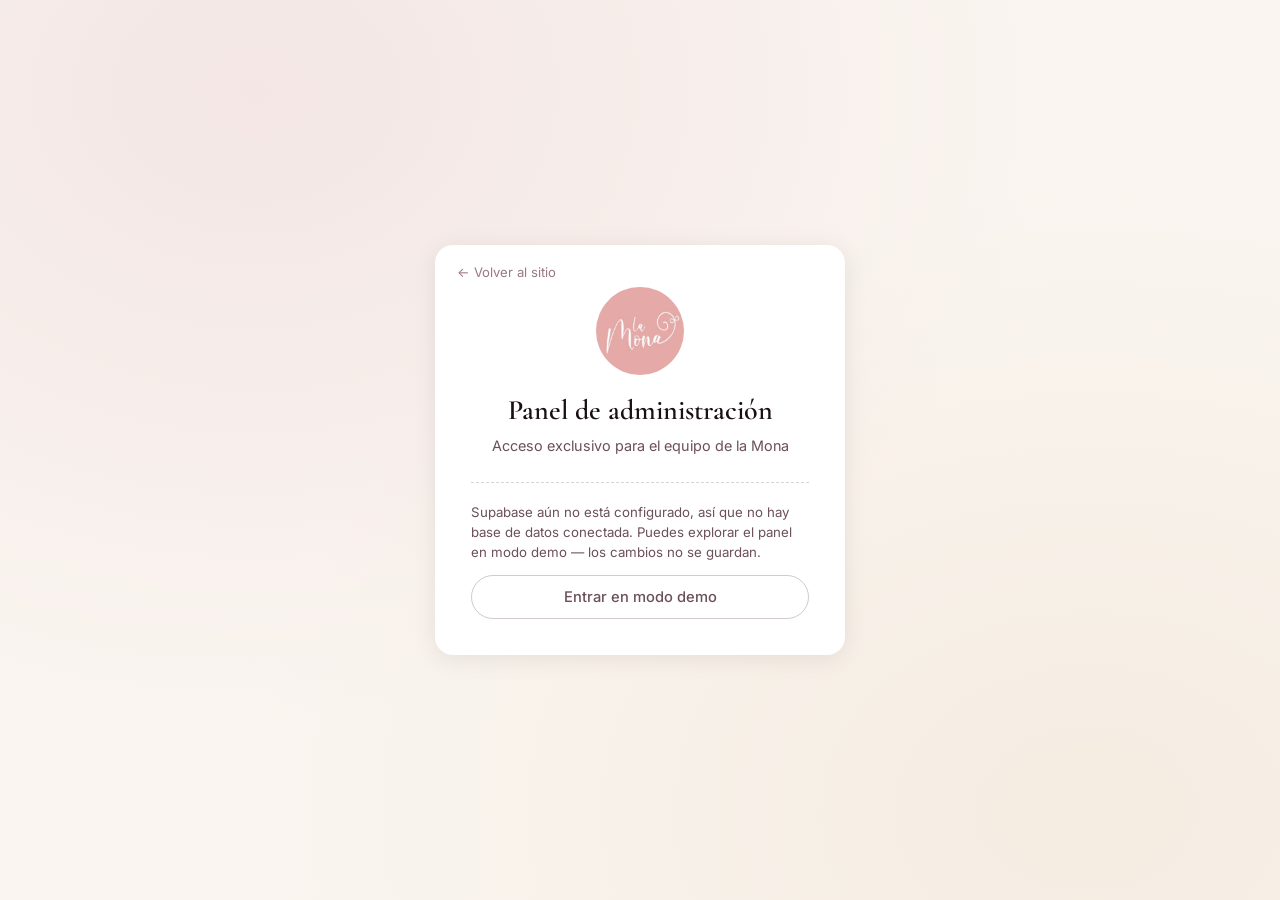
==== admin.html @ 6265c64c "adding platform to view images and data" ====
<!DOCTYPE html>
<html lang="es">
<head>
  <meta charset="UTF-8" />
  <meta name="viewport" content="width=device-width, initial-scale=1.0" />
  <title>Panel Admin — la Mona</title>
  <meta name="robots" content="noindex, nofollow" />
  <link rel="icon" type="image/png" href="assets/img/logo.png" />
  <link rel="preconnect" href="https://fonts.googleapis.com" />
  <link rel="preconnect" href="https://fonts.gstatic.com" crossorigin />
  <link href="https://fonts.googleapis.com/css2?family=Cormorant+Garamond:ital,wght@0,400;0,500;0,600;1,400&family=Inter:wght@400;500;600;700&display=swap" rel="stylesheet" />
  <link rel="stylesheet" href="admin.css" />
</head>
<body>

  <!-- ══════════════════════════════════════════════════
       VISTA LOGIN
  ══════════════════════════════════════════════════ -->
  <div class="login-view" id="login-view">
    <div class="login-card">
      <a href="index.html" class="login-back" aria-label="Volver al sitio">← Volver al sitio</a>
      <img src="assets/img/logo.png" alt="la Mona" class="login-logo" width="88" height="88" />
      <h1 class="login-title">Panel de administración</h1>
      <p class="login-sub">Acceso exclusivo para el equipo de la Mona</p>

      <form id="login-form" novalidate>
        <label class="field">
          <span class="field-label">Correo electrónico</span>
          <input type="email" id="login-email" autocomplete="email" placeholder="tu@correo.com" required />
        </label>
        <label class="field">
          <span class="field-label">Contraseña</span>
          <input type="password" id="login-password" autocomplete="current-password" placeholder="••••••••" required />
        </label>
        <p class="login-error" id="login-error" role="alert" hidden></p>
        <button type="submit" class="btn-primary btn-block" id="login-submit">Ingresar</button>
      </form>

      <!-- Aviso de modo demo (solo si Supabase no está configurado) -->
      <div class="login-demo" id="login-demo" hidden>
        <p>Supabase aún no está configurado, así que no hay base de datos conectada.
           Puedes explorar el panel en modo demo — los cambios no se guardan.</p>
        <button type="button" class="btn-ghost btn-block" id="demo-btn">Entrar en modo demo</button>
      </div>
    </div>
  </div>

  <!-- ══════════════════════════════════════════════════
       VISTA ADMIN
  ══════════════════════════════════════════════════ -->
  <div class="admin-view" id="admin-view" hidden>

    <!-- Topbar -->
    <header class="topbar">
      <div class="topbar-brand">
        <img src="assets/img/logo.png" alt="" width="42" height="42" />
        <div>
          <strong>la Mona</strong>
          <span>Panel de productos</span>
        </div>
      </div>
      <div class="topbar-actions">
        <button type="button" class="btn-save-all" id="save-all-btn" hidden>
          Guardar cambios <span class="save-all-badge" id="save-all-badge">0</span>
        </button>
        <span class="topbar-user" id="topbar-user"></span>
        <a href="index.html" class="btn-ghost btn-sm">Ver sitio</a>
        <button type="button" class="btn-ghost btn-sm" id="logout-btn">Salir</button>
      </div>
    </header>

    <!-- Banner modo demo -->
    <div class="demo-banner" id="demo-banner" hidden>
      Modo demo — los cambios <strong>no se guardan</strong>. Configura Supabase siguiendo
      <code>supabase/README-SUPABASE.md</code> para activar el guardado real.
    </div>

    <!-- Banner importar catálogo (tabla vacía) -->
    <div class="import-banner" id="import-banner" hidden>
      <span>La base de datos está vacía. Puedes importar el catálogo actual del sitio.</span>
      <button type="button" class="btn-primary btn-sm" id="import-btn">Importar catálogo inicial (69 piezas)</button>
    </div>

    <!-- Toolbar -->
    <div class="toolbar">
      <div class="toolbar-search">
        <svg width="17" height="17" viewBox="0 0 24 24" fill="none" stroke="currentColor" stroke-width="2" stroke-linecap="round" aria-hidden="true"><circle cx="11" cy="11" r="8"/><line x1="21" y1="21" x2="16.65" y2="16.65"/></svg>
        <input type="search" id="search-input" placeholder="Buscar por nombre o descripción…" />
      </div>
      <div class="toolbar-filters" id="cat-filters" role="tablist"></div>
      <div class="toolbar-right">
        <span class="product-count" id="product-count"></span>
        <button type="button" class="btn-primary" id="new-product-btn">＋ Nuevo producto</button>
      </div>
    </div>

    <!-- Grid de productos -->
    <main class="grid" id="product-grid" aria-live="polite"></main>
    <p class="grid-empty" id="grid-empty" hidden>No se encontraron productos con ese filtro.</p>
  </div>

  <!-- ══════════════════════════════════════════════════
       EDITOR (drawer lateral)
  ══════════════════════════════════════════════════ -->
  <div class="drawer-overlay" id="drawer-overlay" hidden></div>
  <aside class="drawer" id="drawer" aria-label="Editor de producto" hidden>
    <header class="drawer-head">
      <h2 id="drawer-title">Editar producto</h2>
      <button type="button" class="drawer-close" id="drawer-close" aria-label="Cerrar">✕</button>
    </header>

    <div class="drawer-body">
      <!-- Foto -->
      <div class="drawer-photo">
        <img id="edit-photo-preview" src="" alt="Foto del producto" />
        <button type="button" class="btn-ghost btn-sm" id="photo-picker-btn">Elegir otra foto</button>
      </div>
      <label class="field">
        <span class="field-label">Ruta o URL de la foto</span>
        <input type="text" id="edit-photo" placeholder="assets/img/foto-1.jpeg" />
      </label>

      <!-- Selector de fotos existentes -->
      <div class="photo-picker" id="photo-picker" hidden>
        <p class="field-label">Fotos disponibles en el sitio</p>
        <div class="photo-picker-grid" id="photo-picker-grid"></div>
      </div>

      <label class="field">
        <span class="field-label">Nombre *</span>
        <input type="text" id="edit-name" maxlength="80" placeholder="Nombre de la pieza" />
      </label>

      <div class="field-row">
        <label class="field">
          <span class="field-label">Categoría</span>
          <select id="edit-category">
            <option value="anillo">Anillo</option>
            <option value="collar">Collar</option>
            <option value="pulsera">Pulsera</option>
            <option value="arete">Arete</option>
            <option value="conjunto">Conjunto</option>
          </select>
        </label>
        <label class="field">
          <span class="field-label">Etiqueta</span>
          <select id="edit-tag">
            <option value="">— Sin etiqueta —</option>
            <option value="Personalizable">Personalizable</option>
            <option value="Set">Set</option>
            <option value="Nuevo">Nuevo</option>
            <option value="Baño de oro">Baño de oro</option>
            <option value="Exclusivo">Exclusivo</option>
          </select>
        </label>
      </div>

      <div class="field-row">
        <label class="field">
          <span class="field-label">Material</span>
          <input type="text" id="edit-material" maxlength="60" placeholder="Plata 925" list="material-options" />
          <datalist id="material-options">
            <option value="Plata 925"></option>
            <option value="Baño de oro 18k"></option>
            <option value="Plata 925 / Baño de oro 18k"></option>
            <option value="Acero quirúrgico"></option>
          </datalist>
        </label>
        <label class="field">
          <span class="field-label">Costo (S/.)</span>
          <input type="number" id="edit-price" min="0" step="0.5" placeholder="50" />
        </label>
      </div>

      <label class="field">
        <span class="field-label">Descripción</span>
        <textarea id="edit-description" rows="4" maxlength="300" placeholder="Descripción que verá el cliente…"></textarea>
      </label>

      <label class="switch-field">
        <input type="checkbox" id="edit-active" />
        <span class="switch"></span>
        <span>Producto visible en el catálogo</span>
      </label>
    </div>

    <footer class="drawer-foot">
      <button type="button" class="btn-danger" id="delete-btn">Eliminar</button>
      <button type="button" class="btn-primary" id="save-btn">Guardar producto</button>
    </footer>
  </aside>

  <!-- Toast de notificaciones -->
  <div class="toast" id="toast" role="status" aria-live="polite" hidden></div>

  <script src="lib/supabase.min.js"></script>
  <script src="lib/supabase-config.js"></script>
  <script src="lib/manifest.js"></script>
  <script src="admin.js"></script>
</body>
</html>
---- admin.css ----
/* ══════════════════════════════════════════════════
   la Mona — Panel de administración
   Mismo sistema de diseño que styles.css
══════════════════════════════════════════════════ */
:root {
  --bg:          #faf5f0;
  --bg-alt:      #f5ede6;
  --accent:      #c07890;
  --accent-dark: #a05c72;
  --gold:        #c8a060;
  --text:        #1a1012;
  --text-muted:  #6b5058;
  --text-light:  #9c7880;
  --white:       #ffffff;
  --danger:      #c0504d;
  --ok:          #5d8a66;
  --radius:      18px;
  --radius-sm:   10px;
  --radius-pill: 999px;
  --ease: cubic-bezier(0.25, 0.46, 0.45, 0.94);
  --t: 0.3s;
  --shadow: 0 4px 24px rgba(26, 16, 18, 0.08);
}

* { margin: 0; padding: 0; box-sizing: border-box; }
html { -webkit-text-size-adjust: 100%; }
body {
  font-family: "Inter", system-ui, sans-serif;
  background: var(--bg);
  color: var(--text);
  min-height: 100vh;
  line-height: 1.5;
}
[hidden] { display: none !important; }
img { display: block; max-width: 100%; }
button { font: inherit; cursor: pointer; }
input, select, textarea { font: inherit; color: var(--text); }

/* ══════════ Botones ══════════ */
.btn-primary {
  background: var(--accent);
  color: #fff;
  border: none;
  border-radius: var(--radius-pill);
  padding: 11px 22px;
  font-weight: 600;
  font-size: 0.92rem;
  transition: background var(--t) var(--ease), transform var(--t) var(--ease);
}
.btn-primary:hover { background: var(--accent-dark); transform: translateY(-1px); }
.btn-primary:disabled { opacity: 0.55; cursor: wait; transform: none; }

.btn-ghost {
  background: transparent;
  color: var(--text-muted);
  border: 1px solid rgba(107, 80, 88, 0.3);
  border-radius: var(--radius-pill);
  padding: 10px 20px;
  font-weight: 500;
  font-size: 0.92rem;
  text-decoration: none;
  display: inline-flex;
  align-items: center;
  justify-content: center;
  gap: 6px;
  transition: border-color var(--t), color var(--t), background var(--t);
}
.btn-ghost:hover { border-color: var(--accent); color: var(--accent-dark); background: rgba(192, 120, 144, 0.06); }

.btn-danger {
  background: transparent;
  color: var(--danger);
  border: 1px solid rgba(192, 80, 77, 0.4);
  border-radius: var(--radius-pill);
  padding: 11px 22px;
  font-weight: 600;
  font-size: 0.92rem;
  transition: background var(--t), color var(--t);
}
.btn-danger:hover { background: var(--danger); color: #fff; }

.btn-sm { padding: 8px 16px; font-size: 0.85rem; }
.btn-block { width: 100%; }

/* ══════════ Campos ══════════ */
.field { display: block; margin-bottom: 16px; }
.field-label {
  display: block;
  font-size: 0.78rem;
  font-weight: 600;
  letter-spacing: 0.04em;
  text-transform: uppercase;
  color: var(--text-light);
  margin-bottom: 6px;
}
.field input, .field select, .field textarea {
  width: 100%;
  background: var(--white);
  border: 1px solid rgba(107, 80, 88, 0.22);
  border-radius: var(--radius-sm);
  padding: 11px 14px;
  font-size: 0.95rem;
  transition: border-color var(--t), box-shadow var(--t);
}
.field input:focus, .field select:focus, .field textarea:focus {
  outline: none;
  border-color: var(--accent);
  box-shadow: 0 0 0 3px rgba(192, 120, 144, 0.16);
}
.field textarea { resize: vertical; min-height: 90px; }
.field-row { display: grid; grid-template-columns: 1fr 1fr; gap: 14px; }

/* ══════════ LOGIN ══════════ */
.login-view {
  min-height: 100vh;
  display: flex;
  align-items: center;
  justify-content: center;
  padding: 24px;
  background:
    radial-gradient(ellipse at 20% 10%, rgba(192, 120, 144, 0.12), transparent 55%),
    radial-gradient(ellipse at 85% 90%, rgba(200, 160, 96, 0.10), transparent 55%),
    var(--bg);
}
.login-card {
  width: 100%;
  max-width: 410px;
  background: var(--white);
  border-radius: var(--radius);
  box-shadow: var(--shadow);
  padding: 42px 36px 36px;
  text-align: center;
  position: relative;
}
.login-back {
  position: absolute;
  top: 18px; left: 22px;
  font-size: 0.82rem;
  color: var(--text-light);
  text-decoration: none;
}
.login-back:hover { color: var(--accent-dark); }
.login-logo { margin: 0 auto 14px; border-radius: 50%; }
.login-title {
  font-family: "Cormorant Garamond", serif;
  font-weight: 600;
  font-size: 1.75rem;
  margin-bottom: 4px;
}
.login-sub { color: var(--text-muted); font-size: 0.9rem; margin-bottom: 26px; }
.login-card form { text-align: left; }
.login-error {
  color: var(--danger);
  font-size: 0.86rem;
  margin: -4px 0 14px;
}
.login-demo {
  margin-top: 22px;
  padding-top: 20px;
  border-top: 1px dashed rgba(107, 80, 88, 0.25);
}
.login-demo p {
  font-size: 0.83rem;
  color: var(--text-muted);
  margin-bottom: 12px;
  text-align: left;
}

/* ══════════ TOPBAR ══════════ */
.topbar {
  position: sticky;
  top: 0;
  z-index: 50;
  display: flex;
  align-items: center;
  justify-content: space-between;
  gap: 16px;
  padding: 12px 28px;
  background: rgba(250, 245, 240, 0.92);
  backdrop-filter: blur(12px);
  -webkit-backdrop-filter: blur(12px);
  border-bottom: 1px solid rgba(107, 80, 88, 0.12);
}
.topbar-brand { display: flex; align-items: center; gap: 12px; }
.topbar-brand img { border-radius: 50%; }
.topbar-brand strong {
  font-family: "Cormorant Garamond", serif;
  font-size: 1.25rem;
  display: block;
  line-height: 1.1;
}
.topbar-brand span { font-size: 0.74rem; color: var(--text-light); letter-spacing: 0.05em; text-transform: uppercase; }
.topbar-actions { display: flex; align-items: center; gap: 10px; flex-wrap: wrap; }
.topbar-user { font-size: 0.84rem; color: var(--text-muted); }

.btn-save-all {
  background: var(--ok);
  color: #fff;
  border: none;
  border-radius: var(--radius-pill);
  padding: 10px 18px;
  font-weight: 600;
  font-size: 0.88rem;
  display: inline-flex;
  align-items: center;
  gap: 8px;
  animation: pulse-save 2s infinite;
}
.btn-save-all:hover { filter: brightness(1.08); }
.save-all-badge {
  background: rgba(255, 255, 255, 0.25);
  border-radius: var(--radius-pill);
  padding: 1px 8px;
  font-size: 0.8rem;
}
@keyframes pulse-save {
  0%, 100% { box-shadow: 0 0 0 0 rgba(93, 138, 102, 0.45); }
  55%      { box-shadow: 0 0 0 9px rgba(93, 138, 102, 0); }
}

/* ══════════ BANNERS ══════════ */
.demo-banner, .import-banner {
  margin: 16px 28px 0;
  padding: 12px 18px;
  border-radius: var(--radius-sm);
  font-size: 0.88rem;
}
.demo-banner {
  background: #fdf3e3;
  border: 1px solid rgba(200, 160, 96, 0.45);
  color: #7a5c2e;
}
.demo-banner code { background: rgba(200, 160, 96, 0.18); padding: 1px 6px; border-radius: 5px; font-size: 0.82rem; }
.import-banner {
  background: #eef4ef;
  border: 1px solid rgba(93, 138, 102, 0.4);
  color: #3d5c44;
  display: flex;
  align-items: center;
  justify-content: space-between;
  gap: 14px;
  flex-wrap: wrap;
}

/* ══════════ TOOLBAR ══════════ */
.toolbar {
  display: flex;
  align-items: center;
  gap: 14px;
  flex-wrap: wrap;
  padding: 20px 28px 6px;
}
.toolbar-search {
  position: relative;
  flex: 1 1 240px;
  max-width: 360px;
}
.toolbar-search svg {
  position: absolute;
  left: 13px; top: 50%;
  transform: translateY(-50%);
  color: var(--text-light);
  pointer-events: none;
}
.toolbar-search input {
  width: 100%;
  background: var(--white);
  border: 1px solid rgba(107, 80, 88, 0.22);
  border-radius: var(--radius-pill);
  padding: 10px 16px 10px 40px;
  font-size: 0.92rem;
}
.toolbar-search input:focus {
  outline: none;
  border-color: var(--accent);
  box-shadow: 0 0 0 3px rgba(192, 120, 144, 0.16);
}
.toolbar-filters { display: flex; gap: 6px; flex-wrap: wrap; }
.toolbar-filters button {
  background: transparent;
  border: 1px solid rgba(107, 80, 88, 0.25);
  border-radius: var(--radius-pill);
  padding: 7px 15px;
  font-size: 0.84rem;
  font-weight: 500;
  color: var(--text-muted);
  transition: all var(--t) var(--ease);
}
.toolbar-filters button:hover { border-color: var(--accent); color: var(--accent-dark); }
.toolbar-filters button.active {
  background: var(--accent);
  border-color: var(--accent);
  color: #fff;
}
.toolbar-right { display: flex; align-items: center; gap: 14px; margin-left: auto; }
.product-count { font-size: 0.84rem; color: var(--text-light); }

/* ══════════ GRID DE PRODUCTOS ══════════ */
.grid {
  display: grid;
  grid-template-columns: repeat(auto-fill, minmax(225px, 1fr));
  gap: 18px;
  padding: 18px 28px 60px;
}
.grid-empty { text-align: center; color: var(--text-light); padding: 60px 20px; }

.p-card {
  background: var(--white);
  border-radius: var(--radius);
  overflow: hidden;
  box-shadow: 0 2px 12px rgba(26, 16, 18, 0.05);
  border: 1px solid rgba(107, 80, 88, 0.08);
  cursor: pointer;
  transition: transform var(--t) var(--ease), box-shadow var(--t) var(--ease);
  position: relative;
}
.p-card:hover { transform: translateY(-4px); box-shadow: var(--shadow); }
.p-card:focus-visible { outline: 2px solid var(--accent); outline-offset: 2px; }
.p-card.inactive { opacity: 0.55; }
.p-card.dirty { border-color: var(--ok); box-shadow: 0 0 0 2px rgba(93, 138, 102, 0.35); }

.p-card-img {
  aspect-ratio: 1 / 1;
  background: var(--bg-alt);
  overflow: hidden;
}
.p-card-img img { width: 100%; height: 100%; object-fit: cover; transition: transform 0.45s var(--ease); }
.p-card:hover .p-card-img img { transform: scale(1.05); }

.p-card-tag {
  position: absolute;
  top: 10px; left: 10px;
  background: rgba(250, 245, 240, 0.92);
  color: var(--accent-dark);
  font-size: 0.68rem;
  font-weight: 600;
  letter-spacing: 0.05em;
  text-transform: uppercase;
  padding: 4px 10px;
  border-radius: var(--radius-pill);
}
.p-card-dirty-dot {
  position: absolute;
  top: 10px; right: 10px;
  background: var(--ok);
  color: #fff;
  font-size: 0.66rem;
  font-weight: 600;
  padding: 4px 9px;
  border-radius: var(--radius-pill);
}
.p-card-off {
  position: absolute;
  top: 10px; right: 10px;
  background: rgba(26, 16, 18, 0.65);
  color: #fff;
  font-size: 0.66rem;
  font-weight: 600;
  padding: 4px 9px;
  border-radius: var(--radius-pill);
}

.p-card-body { padding: 13px 15px 15px; }
.p-card-cat {
  font-size: 0.7rem;
  letter-spacing: 0.07em;
  text-transform: uppercase;
  color: var(--text-light);
  margin-bottom: 2px;
}
.p-card-name {
  font-family: "Cormorant Garamond", serif;
  font-size: 1.12rem;
  font-weight: 600;
  line-height: 1.25;
  margin-bottom: 6px;
  display: -webkit-box;
  -webkit-line-clamp: 2;
  -webkit-box-orient: vertical;
  overflow: hidden;
}
.p-card-meta {
  display: flex;
  align-items: center;
  justify-content: space-between;
  font-size: 0.82rem;
  color: var(--text-muted);
}
.p-card-price { font-weight: 600; color: var(--gold); }

/* ══════════ DRAWER (editor) ══════════ */
.drawer-overlay {
  position: fixed;
  inset: 0;
  background: rgba(26, 16, 18, 0.45);
  z-index: 90;
  animation: fade-in 0.25s var(--ease);
}
.drawer {
  position: fixed;
  top: 0; right: 0; bottom: 0;
  width: min(460px, 100vw);
  background: var(--bg);
  z-index: 100;
  display: flex;
  flex-direction: column;
  box-shadow: -8px 0 40px rgba(26, 16, 18, 0.18);
  animation: slide-in 0.3s var(--ease);
}
@keyframes slide-in { from { transform: translateX(100%); } to { transform: translateX(0); } }
@keyframes fade-in  { from { opacity: 0; } to { opacity: 1; } }

.drawer-head {
  display: flex;
  align-items: center;
  justify-content: space-between;
  padding: 18px 24px;
  border-bottom: 1px solid rgba(107, 80, 88, 0.12);
  background: var(--white);
}
.drawer-head h2 {
  font-family: "Cormorant Garamond", serif;
  font-size: 1.4rem;
  font-weight: 600;
}
.drawer-close {
  background: var(--bg-alt);
  border: none;
  width: 36px; height: 36px;
  border-radius: 50%;
  font-size: 0.95rem;
  color: var(--text-muted);
  transition: background var(--t), color var(--t);
}
.drawer-close:hover { background: var(--accent); color: #fff; }

.drawer-body {
  flex: 1;
  overflow-y: auto;
  padding: 22px 24px;
}
.drawer-photo {
  display: flex;
  flex-direction: column;
  align-items: center;
  gap: 10px;
  margin-bottom: 18px;
}
.drawer-photo img {
  width: 170px;
  height: 170px;
  object-fit: cover;
  border-radius: var(--radius);
  background: var(--bg-alt);
  box-shadow: var(--shadow);
}

.photo-picker { margin: -4px 0 18px; }
.photo-picker-grid {
  display: grid;
  grid-template-columns: repeat(auto-fill, minmax(64px, 1fr));
  gap: 7px;
  max-height: 240px;
  overflow-y: auto;
  padding: 8px;
  background: var(--white);
  border: 1px solid rgba(107, 80, 88, 0.18);
  border-radius: var(--radius-sm);
}
.photo-picker-grid img {
  width: 100%;
  aspect-ratio: 1 / 1;
  object-fit: cover;
  border-radius: 7px;
  cursor: pointer;
  border: 2px solid transparent;
  transition: border-color var(--t), transform var(--t);
}
.photo-picker-grid img:hover { transform: scale(1.06); }
.photo-picker-grid img.selected { border-color: var(--accent); }

.switch-field {
  display: flex;
  align-items: center;
  gap: 10px;
  font-size: 0.9rem;
  color: var(--text-muted);
  cursor: pointer;
  margin: 4px 0 8px;
}
.switch-field input { position: absolute; opacity: 0; pointer-events: none; }
.switch {
  width: 44px; height: 24px;
  background: rgba(107, 80, 88, 0.3);
  border-radius: var(--radius-pill);
  position: relative;
  flex-shrink: 0;
  transition: background var(--t);
}
.switch::after {
  content: "";
  position: absolute;
  top: 3px; left: 3px;
  width: 18px; height: 18px;
  background: #fff;
  border-radius: 50%;
  transition: transform var(--t) var(--ease);
}
.switch-field input:checked + .switch { background: var(--ok); }
.switch-field input:checked + .switch::after { transform: translateX(20px); }
.switch-field input:focus-visible + .switch { outline: 2px solid var(--accent); outline-offset: 2px; }

.drawer-foot {
  display: flex;
  justify-content: space-between;
  gap: 12px;
  padding: 16px 24px;
  border-top: 1px solid rgba(107, 80, 88, 0.12);
  background: var(--white);
}
.drawer-foot .btn-primary { flex: 1; }

/* ══════════ TOAST ══════════ */
.toast {
  position: fixed;
  bottom: 26px;
  left: 50%;
  transform: translateX(-50%);
  background: var(--text);
  color: #fff;
  padding: 12px 24px;
  border-radius: var(--radius-pill);
  font-size: 0.9rem;
  z-index: 200;
  box-shadow: 0 8px 30px rgba(26, 16, 18, 0.3);
  animation: toast-in 0.3s var(--ease);
  max-width: min(90vw, 480px);
  text-align: center;
}
.toast.ok    { background: var(--ok); }
.toast.error { background: var(--danger); }
@keyframes toast-in {
  from { opacity: 0; transform: translate(-50%, 14px); }
  to   { opacity: 1; transform: translate(-50%, 0); }
}

/* ══════════ RESPONSIVE ══════════ */
@media (max-width: 720px) {
  .topbar { padding: 10px 16px; }
  .topbar-user { display: none; }
  .toolbar { padding: 16px 16px 4px; }
  .toolbar-right { margin-left: 0; width: 100%; justify-content: space-between; }
  .grid { padding: 14px 16px 50px; grid-template-columns: repeat(auto-fill, minmax(150px, 1fr)); gap: 12px; }
  .demo-banner, .import-banner { margin: 12px 16px 0; }
  .field-row { grid-template-columns: 1fr; gap: 0; }
  .drawer-foot { flex-direction: column-reverse; }
}
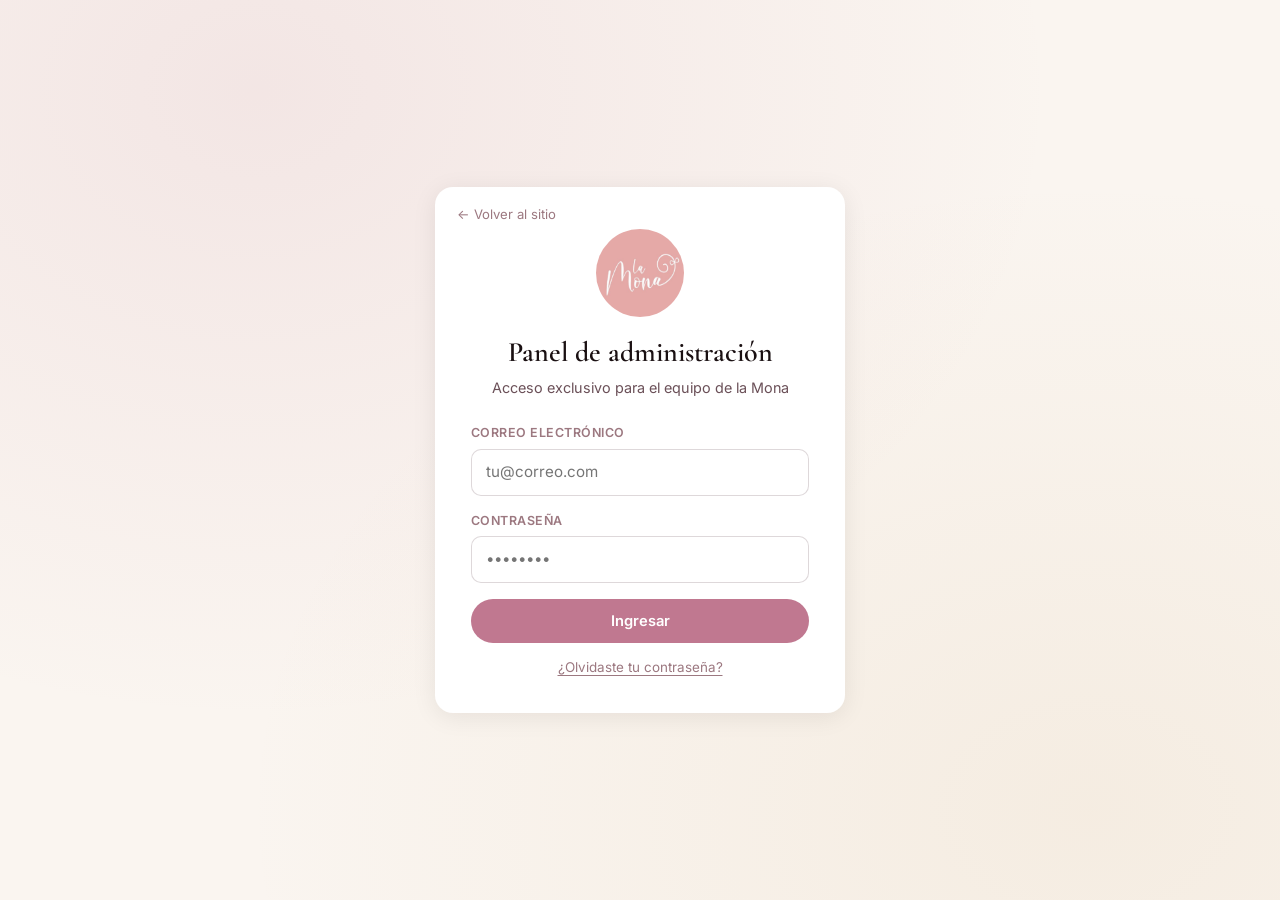
==== commit 794380b0: "feat(admin): pantalla para definir contraseña desde el enlace de correo El invite de Supabase dejaba" ====
--- a/admin.html
+++ b/admin.html
@@ -17,7 +17,7 @@
        VISTA LOGIN
   ══════════════════════════════════════════════════ -->
   <div class="login-view" id="login-view">
-    <div class="login-card">
+    <div class="login-card" id="login-card">
       <a href="index.html" class="login-back" aria-label="Volver al sitio">← Volver al sitio</a>
       <img src="assets/img/logo.png" alt="la Mona" class="login-logo" width="88" height="88" />
       <h1 class="login-title">Panel de administración</h1>
@@ -34,6 +34,8 @@
         </label>
         <p class="login-error" id="login-error" role="alert" hidden></p>
         <button type="submit" class="btn-primary btn-block" id="login-submit">Ingresar</button>
+        <button type="button" class="login-link" id="forgot-btn">¿Olvidaste tu contraseña?</button>
+        <p class="login-note" id="forgot-note" role="status" hidden></p>
       </form>
 
       <!-- Aviso de modo demo (solo si Supabase no está configurado) -->
@@ -41,6 +43,34 @@
         <p>Supabase aún no está configurado, así que no hay base de datos conectada.
            Puedes explorar el panel en modo demo — los cambios no se guardan.</p>
         <button type="button" class="btn-ghost btn-block" id="demo-btn">Entrar en modo demo</button>
+      </div>
+    </div>
+
+    <!-- Tarjeta para definir contraseña (llegada desde un enlace de
+         invitación o de recuperación enviado por Supabase) -->
+    <div class="login-card" id="setpw-card" hidden>
+      <img src="assets/img/logo.png" alt="la Mona" class="login-logo" width="88" height="88" />
+      <h1 class="login-title" id="setpw-title">Crea tu contraseña</h1>
+      <p class="login-sub" id="setpw-sub">Elige una contraseña para entrar al panel.</p>
+
+      <form id="setpw-form" novalidate>
+        <p class="setpw-email" id="setpw-email" hidden></p>
+        <label class="field">
+          <span class="field-label">Nueva contraseña</span>
+          <input type="password" id="setpw-password" autocomplete="new-password" placeholder="Mínimo 8 caracteres" required />
+        </label>
+        <label class="field">
+          <span class="field-label">Repite la contraseña</span>
+          <input type="password" id="setpw-confirm" autocomplete="new-password" placeholder="••••••••" required />
+        </label>
+        <p class="login-error" id="setpw-error" role="alert" hidden></p>
+        <button type="submit" class="btn-primary btn-block" id="setpw-submit">Guardar contraseña y entrar</button>
+      </form>
+
+      <!-- Enlace vencido, ya usado o correo sin permiso -->
+      <div class="login-demo" id="setpw-dead" hidden>
+        <p id="setpw-dead-msg"></p>
+        <button type="button" class="btn-ghost btn-block" id="setpw-back">Ir al inicio de sesión</button>
       </div>
     </div>
   </div>
--- a/admin.css
+++ b/admin.css
@@ -154,6 +154,39 @@
   font-size: 0.86rem;
   margin: -4px 0 14px;
 }
+.login-link {
+  display: block;
+  width: 100%;
+  margin-top: 14px;
+  background: none;
+  border: none;
+  font-size: 0.84rem;
+  color: var(--text-light);
+  text-align: center;
+  text-decoration: underline;
+  text-underline-offset: 3px;
+  transition: color var(--t);
+}
+.login-link:hover { color: var(--accent-dark); }
+.login-link:disabled { opacity: 0.55; cursor: wait; }
+.login-note {
+  margin-top: 12px;
+  font-size: 0.84rem;
+  line-height: 1.45;
+  color: var(--text-muted);
+  text-align: center;
+}
+.setpw-email {
+  margin: -6px 0 18px;
+  padding: 9px 14px;
+  border-radius: var(--radius-sm);
+  background: rgba(192, 120, 144, 0.08);
+  font-size: 0.88rem;
+  font-weight: 600;
+  color: var(--accent-dark);
+  text-align: center;
+  word-break: break-all;
+}
 .login-demo {
   margin-top: 22px;
   padding-top: 20px;
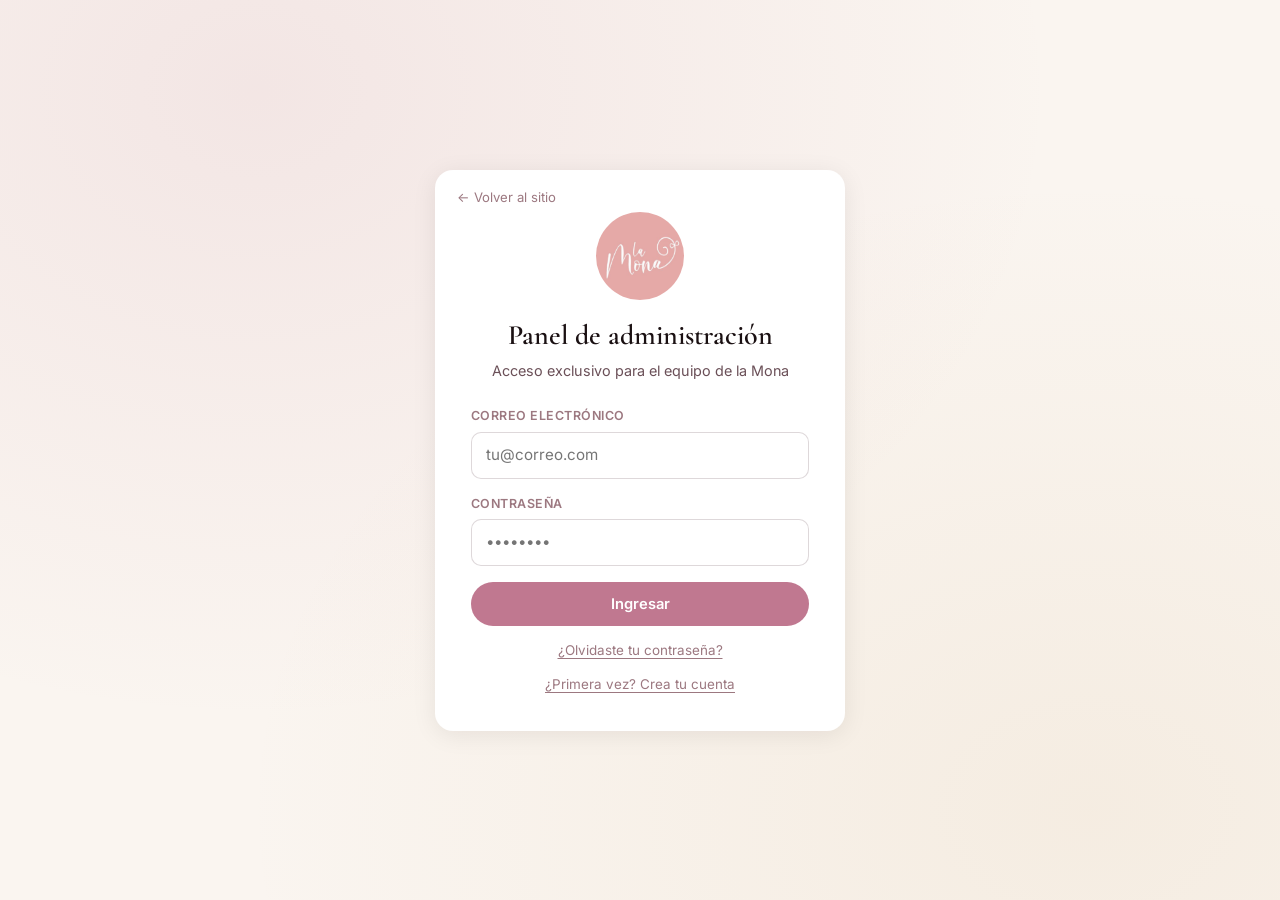
==== commit e58d2df2: "feat(admin): registro propio desde el panel Permite que el equipo cree su cuenta y elija su contrase" ====
--- a/admin.html
+++ b/admin.html
@@ -35,6 +35,7 @@
         <p class="login-error" id="login-error" role="alert" hidden></p>
         <button type="submit" class="btn-primary btn-block" id="login-submit">Ingresar</button>
         <button type="button" class="login-link" id="forgot-btn">¿Olvidaste tu contraseña?</button>
+        <button type="button" class="login-link" id="to-signup-btn">¿Primera vez? Crea tu cuenta</button>
         <p class="login-note" id="forgot-note" role="status" hidden></p>
       </form>
 
@@ -44,6 +45,33 @@
            Puedes explorar el panel en modo demo — los cambios no se guardan.</p>
         <button type="button" class="btn-ghost btn-block" id="demo-btn">Entrar en modo demo</button>
       </div>
+    </div>
+
+    <!-- Tarjeta de registro. Solo sirve para los correos del allowlist;
+         cualquier otro se rechaza antes de llamar a Supabase. -->
+    <div class="login-card" id="signup-card" hidden>
+      <img src="assets/img/logo.png" alt="la Mona" class="login-logo" width="88" height="88" />
+      <h1 class="login-title">Crea tu cuenta</h1>
+      <p class="login-sub">Solo para los correos del equipo de la Mona</p>
+
+      <form id="signup-form" novalidate>
+        <label class="field">
+          <span class="field-label">Correo electrónico</span>
+          <input type="email" id="signup-email" autocomplete="email" placeholder="tu@correo.com" required />
+        </label>
+        <label class="field">
+          <span class="field-label">Contraseña</span>
+          <input type="password" id="signup-password" autocomplete="new-password" placeholder="Mínimo 8 caracteres" required />
+        </label>
+        <label class="field">
+          <span class="field-label">Repite la contraseña</span>
+          <input type="password" id="signup-confirm" autocomplete="new-password" placeholder="••••••••" required />
+        </label>
+        <p class="login-error" id="signup-error" role="alert" hidden></p>
+        <button type="submit" class="btn-primary btn-block" id="signup-submit">Crear cuenta</button>
+        <button type="button" class="login-link" id="to-login-btn">Ya tengo cuenta — iniciar sesión</button>
+      </form>
+      <p class="login-note" id="signup-note" role="status" hidden></p>
     </div>
 
     <!-- Tarjeta para definir contraseña (llegada desde un enlace de
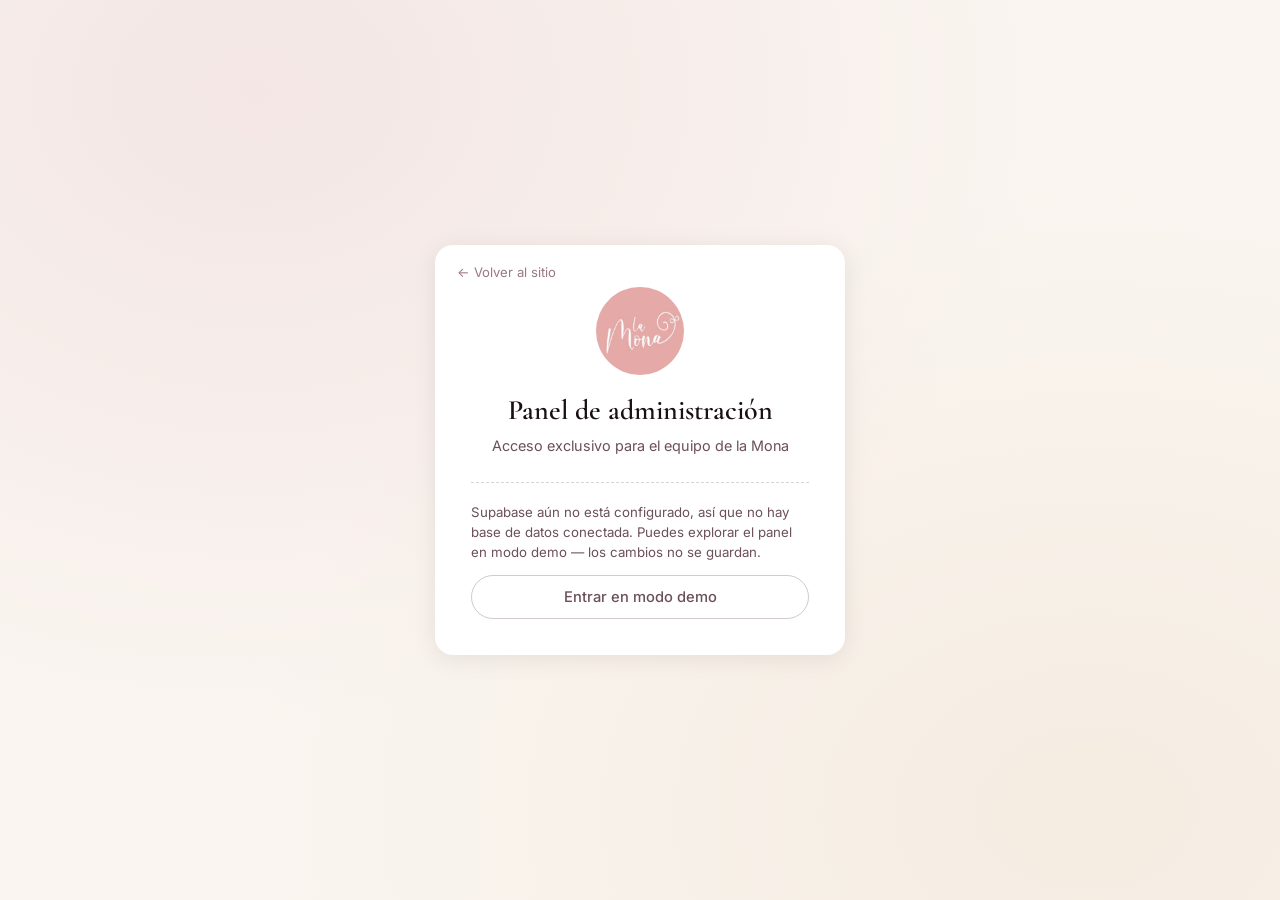
==== commit 68a3add3: "feat(admin): subir fotos desde la galeria o el disco Hasta ahora solo se podia elegir entre las 78 f" ====
--- a/admin.html
+++ b/admin.html
@@ -171,7 +171,14 @@
       <!-- Foto -->
       <div class="drawer-photo">
         <img id="edit-photo-preview" src="" alt="Foto del producto" />
-        <button type="button" class="btn-ghost btn-sm" id="photo-picker-btn">Elegir otra foto</button>
+        <div class="drawer-photo-actions">
+          <button type="button" class="btn-primary btn-sm" id="photo-upload-btn">Subir foto</button>
+          <button type="button" class="btn-ghost btn-sm" id="photo-picker-btn">Elegir de las ya subidas</button>
+        </div>
+        <!-- Sin atributo "capture" y con los tipos escritos uno a uno en
+             vez de image/*: así el móvil abre la galería y no la cámara. -->
+        <input type="file" id="photo-file" accept="image/jpeg,image/png,image/webp" hidden />
+        <p class="photo-status" id="photo-status" role="status" hidden></p>
       </div>
       <label class="field">
         <span class="field-label">Ruta o URL de la foto</span>
--- a/admin.css
+++ b/admin.css
@@ -488,6 +488,22 @@
   box-shadow: var(--shadow);
 }
 
+.drawer-photo-actions {
+  display: flex;
+  flex-wrap: wrap;
+  justify-content: center;
+  gap: 8px;
+}
+.photo-status {
+  margin: 0;
+  font-size: 0.83rem;
+  line-height: 1.4;
+  text-align: center;
+  color: var(--text-muted);
+}
+.photo-status.ok  { color: var(--ok, #2f7d55); font-weight: 600; }
+.photo-status.err { color: var(--danger); }
+
 .photo-picker { margin: -4px 0 18px; }
 .photo-picker-grid {
   display: grid;
